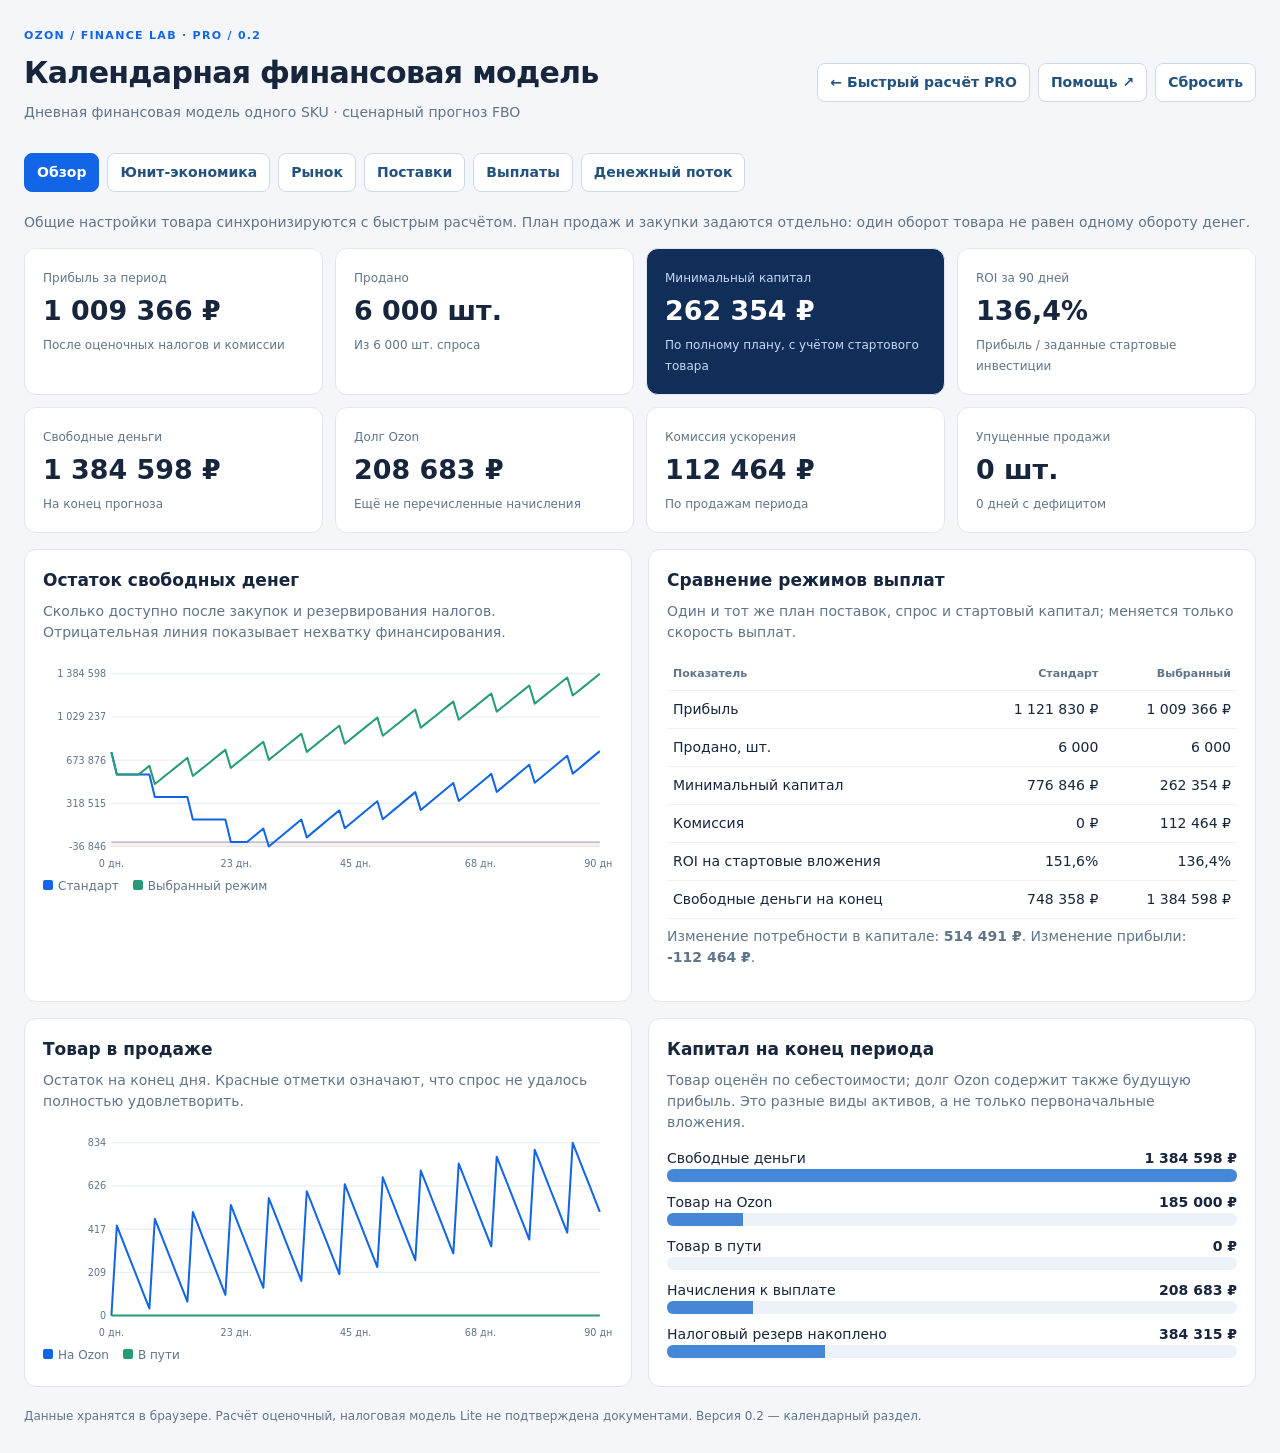
==== advanced.html @ 3f5601bc "PRO v0.2: integrate quick and daily modes" ====
<!doctype html><html lang="ru"><head><meta charset="utf-8"><meta name="viewport" content="width=device-width,initial-scale=1"><meta name="robots" content="noindex,nofollow"><title>OZON Finance Lab PRO</title><link rel="stylesheet" href="style.css"></head><body><main><header><div><div class="eyebrow">OZON / FINANCE LAB · PRO / 0.2</div><h1>Календарная финансовая модель</h1><p>Дневная финансовая модель одного SKU · сценарный прогноз FBO</p></div><div class="actions"><a href="index.html">← Быстрый расчёт PRO</a><a href="help.html">Помощь ↗</a><button id="reset">Сбросить</button></div></header><nav id="nav"><button data-tab="overview" class="active">Обзор</button><button data-tab="unit">Юнит-экономика</button><button data-tab="market">Рынок</button><button data-tab="supply">Поставки</button><button data-tab="payout">Выплаты</button><button data-tab="cash">Денежный поток</button></nav><p>Общие настройки товара синхронизируются с быстрым расчётом. План продаж и закупки задаются отдельно: один оборот товара не равен одному обороту денег.</p><div id="transferNotice" aria-live="polite"></div><div id="errors" role="alert"></div><section id="overview" class="tab active"><div id="warnings"></div><div id="kpis" class="kpis"></div><div class="grid"><article><h2>Остаток свободных денег</h2><p>Сколько доступно после закупок и резервирования налогов. Отрицательная линия показывает нехватку финансирования.</p><div id="overviewCash"></div></article><article><h2>Сравнение режимов выплат</h2><p>Один и тот же план поставок, спрос и стартовый капитал; меняется только скорость выплат.</p><div id="comparison"></div></article><article><h2>Товар в продаже</h2><p>Остаток на конец дня. Красные отметки означают, что спрос не удалось полностью удовлетворить.</p><div id="overviewStock"></div></article><article><h2>Капитал на конец периода</h2><p>Товар оценён по себестоимости; долг Ozon содержит также будущую прибыль. Это разные виды активов, а не только первоначальные вложения.</p><div id="structure"></div></article></div></section><section id="unit" class="tab"><article><h2>Параметры юнит-экономики</h2><p>Настрой расходы на одну продажу. Механизм соинвеста перенесён из Lite как сценарное допущение.</p><div id="unitFields" class="fields"></div></article><article><h2>Расчёт одной продажи</h2><div id="unitTable"></div></article></section><section id="market" class="tab"><article><h2>Спрос и доступное финансирование</h2><p>Рыночный спрос задаёт потолок продаж, а не гарантирует их. Реальные продажи ограничены запасом.</p><div id="marketFields" class="fields"></div><div id="marketInfo"></div></article></section><section id="supply" class="tab"><article><h2>Календарь закупок и приёмки</h2><p>Закупка означает оплату партии; приёмка означает день, когда товар доступен покупателям. Можно независимо сдвигать даты и менять количество любой партии. Партия, оплаченная до конца прогноза, может прибыть позднее.</p><div class="fields" id="planFields"></div><div class="actions"><button id="generate">Сформировать регулярный план</button><button id="add">Добавить партию</button></div><div class="scroll"><table><thead><tr><th>Партия</th><th>День оплаты</th><th>День приёмки</th><th>Количество, шт.</th><th>Стоимость</th><th></th></tr></thead><tbody id="orderRows"></tbody></table></div><p>День 1 — первый день моделирования. При ограниченном финансировании неоплаченные партии пропускаются.</p></article><article><h2>Поставки и продажи</h2><div id="stockChart"></div><div id="supplyInfo"></div></article></section><section id="payout" class="tab"><article><h2>График выплат Ozon</h2><p>Настройки условные, не актуальный тариф Ozon. Введи условия своего кабинета. Ускоренная доля начисления не выплачивается повторно.</p><div id="payoutFields" class="fields"></div></article><article><h2>Эффект раннего вывода</h2><div id="payoutCompare"></div><p>Стоимость услуги вычитается из ускоренной суммы. Налоговая экономия применяется только при включённом допущении о признании комиссии в расходах.</p><div id="feeChart"></div></article></section><section id="cash" class="tab"><article><h2>Денежный поток по дням</h2><p>Сравни остаток свободных средств со стандартными выплатами и с выбранной стратегией ускорения.</p><div id="cashChart"></div><div id="cashInfo"></div></article><article><h2>Ежедневный реестр</h2><p>Поступления показаны за вычетом комиссии ускорения, но до налогового резерва. Прибыль начисляется при продаже.</p><div class="actions"><button id="csv">Скачать CSV</button><button id="json">Экспорт настроек</button><label class="import">Импорт JSON <input type="file" id="import" accept=".json"></label></div><div class="scroll tall"><table><thead><tr><th>День</th><th>Спрос</th><th>Продано</th><th>Остаток</th><th>В пути</th><th>Оплата закупок</th><th>Выплаты</th><th>Резерв налогов</th><th>Свободные деньги</th><th>Долг Ozon</th><th>Накопл. прибыль</th></tr></thead><tbody id="daily"></tbody></table></div></article></section><footer>Данные хранятся в браузере. Расчёт оценочный, налоговая модель Lite не подтверждена документами. Версия 0.2 — календарный раздел.</footer></main><script src="settings.js"></script><script src="engine.js"></script><script src="app.js"></script><script src="advanced-bridge.js"></script></body></html>
---- style.css ----
:root{--ink:#17263d;--muted:#60748a;--blue:#1265e6;--bg:#f4f6fa;--line:#e1e7f0;--green:#06764c;--red:#b52f42}*{box-sizing:border-box}body{margin:0;background:var(--bg);color:var(--ink);font:14px/1.5 system-ui,sans-serif}main{max-width:1320px;margin:auto;padding:28px 24px}header{display:flex;justify-content:space-between;align-items:center;gap:12px}h1{font-size:30px;margin:5px 0;letter-spacing:-.7px}h2{font-size:17px;margin:0 0 7px}h3{font-size:15px}p{color:var(--muted);margin:7px 0 15px}.eyebrow{font-size:11px;letter-spacing:1.3px;font-weight:800;color:var(--blue)}nav,.actions{display:flex;gap:8px;flex-wrap:wrap;align-items:center}nav{margin:15px 0 20px}button,a,.import{font:inherit}button,.actions a,.import{background:#fff;border:1px solid #ccd9ed;color:#24527e;border-radius:8px;padding:8px 12px;cursor:pointer;text-decoration:none;font-weight:600}button:hover,.actions a:hover{background:#edf4ff}nav .active{background:var(--blue);color:white;border-color:var(--blue)}.tab{display:none}.tab.active{display:block}.grid{display:grid;grid-template-columns:repeat(2,minmax(0,1fr));gap:16px}.kpis{display:grid;grid-template-columns:repeat(4,minmax(0,1fr));gap:12px;margin-bottom:16px}article,.kpi{background:white;border:1px solid var(--line);border-radius:12px;padding:18px;margin-bottom:16px;min-width:0}.grid article{margin:0}.kpi{margin:0}.kpi b{display:block;font-size:clamp(18px,2.1vw,28px);line-height:1.2;margin:7px 0;font-variant-numeric:tabular-nums;overflow-wrap:anywhere}.kpi small,small{color:var(--muted);font-size:12px}.kpi.primary{background:#102e58;color:white}.kpi.primary small{color:#c6d9f6}.positive{color:var(--green)}.negative{color:var(--red)}.fields{display:grid;grid-template-columns:repeat(3,minmax(0,1fr));gap:14px}.field{display:block;font-size:13px;font-weight:650}.field small{display:block;font-weight:400;margin:4px 0}input[type=number],select{width:100%;padding:9px;border:1px solid #d5deeb;border-radius:7px;color:var(--ink);font:inherit;margin:5px 0}input[type=checkbox]{accent-color:var(--blue);margin:10px 0}input:focus,button:focus-visible,select:focus{outline:2px solid #70a9ff;outline-offset:2px}table{width:100%;border-collapse:collapse;font-variant-numeric:tabular-nums}th,td{text-align:right;border-bottom:1px solid #edf0f5;padding:8px 6px;white-space:nowrap}th{font-size:11px;color:var(--muted)}td:first-child,th:first-child{text-align:left}td input{min-width:75px}tr.total{font-weight:750;background:#f0f5fc}.scroll{overflow:auto}.tall{max-height:450px}.tall th{position:sticky;top:0;background:#fff}.warning,#errors:not(:empty){border:1px solid #f1d1b3;background:#fff8ee;color:#8a491a;border-radius:8px;padding:10px;margin-bottom:12px}.plot{display:block;width:100%;height:auto}.plot text{fill:var(--muted);font-size:11px}.legend{display:flex;gap:14px;flex-wrap:wrap;color:var(--muted);font-size:12px}.dot{display:inline-block;width:10px;height:10px;border-radius:2px;margin-right:5px}.bar{height:13px;background:#edf2f8;border-radius:6px;overflow:hidden}.bar i{display:block;height:100%;background:#4686d6}.statrow{margin:10px 0}.statrow span{float:right;font-weight:700}.import input{display:none}footer{margin-top:20px;color:var(--muted);font-size:12px}a{color:var(--blue)}@media(max-width:850px){.kpis{grid-template-columns:repeat(2,minmax(0,1fr))}.fields{grid-template-columns:repeat(2,minmax(0,1fr))}.grid{grid-template-columns:1fr}}@media(max-width:520px){main{padding:14px}header{display:block}.fields{grid-template-columns:1fr}.kpi{padding:12px}h1{font-size:25px}}
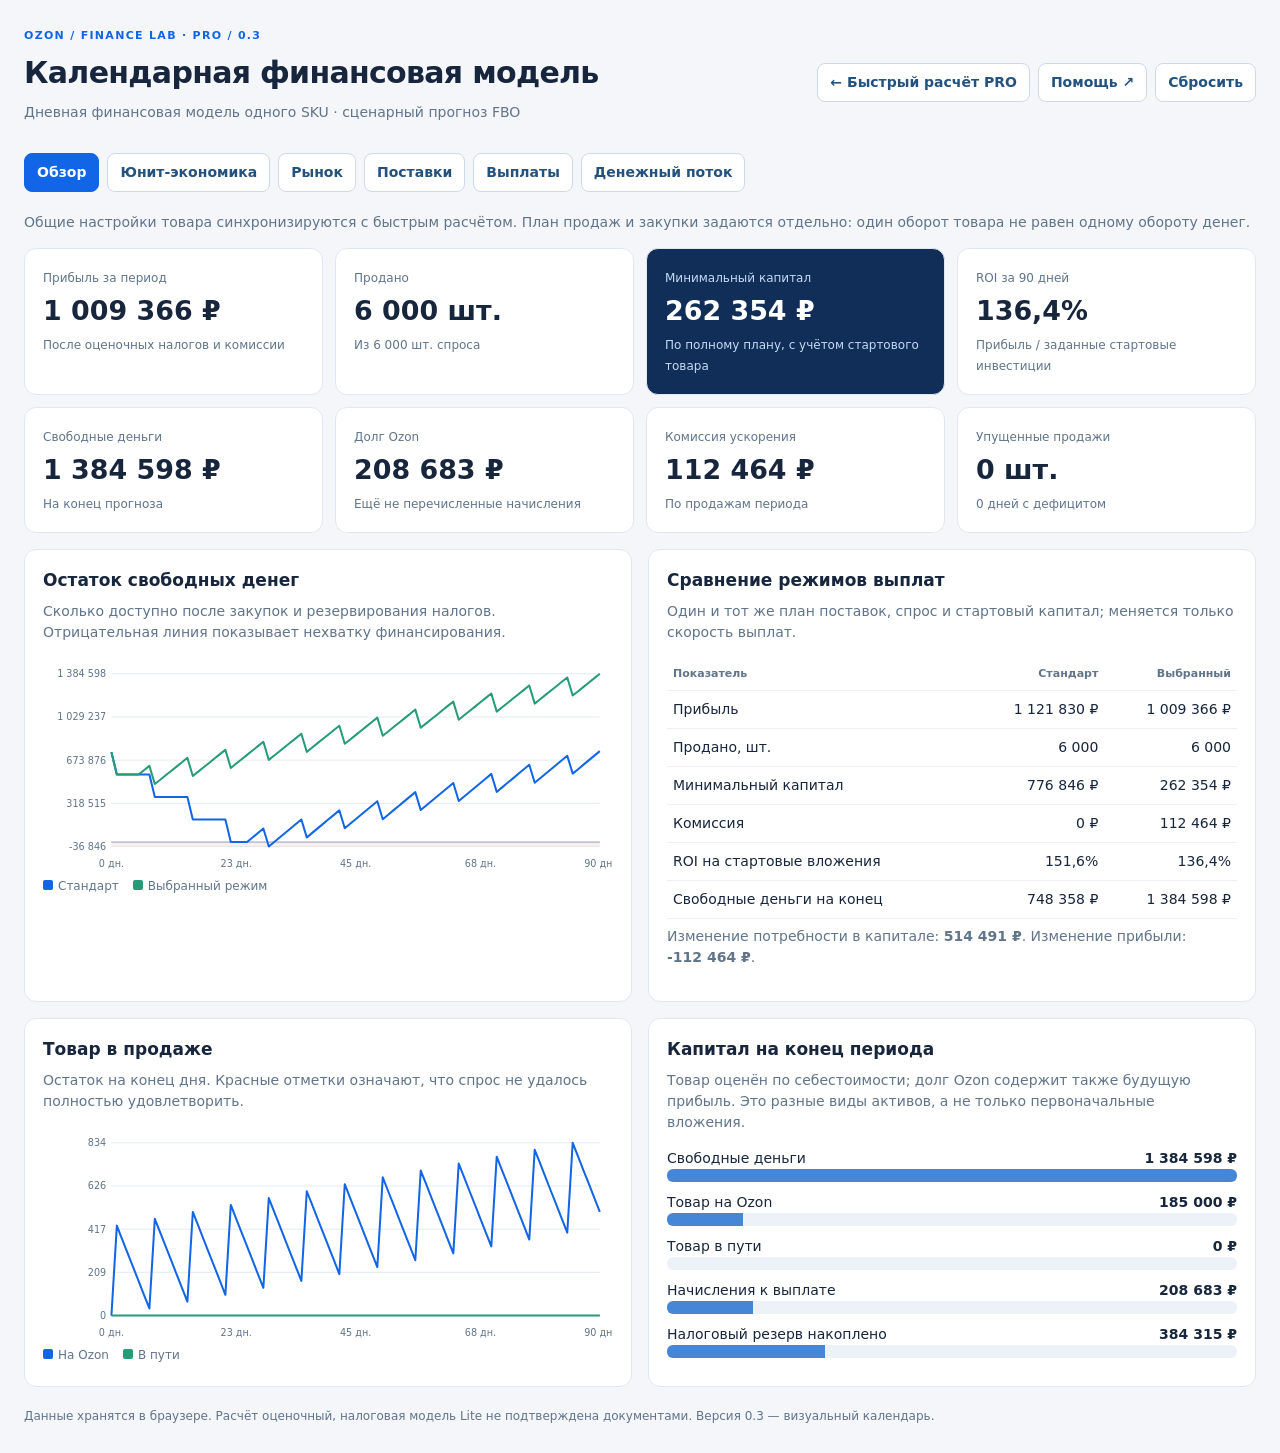
==== commit 05d6bbfd: "Integrate interactive planner into calendar PRO v0.3" ====
--- a/advanced.html
+++ b/advanced.html
@@ -1 +1,13 @@
-<!doctype html><html lang="ru"><head><meta charset="utf-8"><meta name="viewport" content="width=device-width,initial-scale=1"><meta name="robots" content="noindex,nofollow"><title>OZON Finance Lab PRO</title><link rel="stylesheet" href="style.css"></head><body><main><header><div><div class="eyebrow">OZON / FINANCE LAB · PRO / 0.2</div><h1>Календарная финансовая модель</h1><p>Дневная финансовая модель одного SKU · сценарный прогноз FBO</p></div><div class="actions"><a href="index.html">← Быстрый расчёт PRO</a><a href="help.html">Помощь ↗</a><button id="reset">Сбросить</button></div></header><nav id="nav"><button data-tab="overview" class="active">Обзор</button><button data-tab="unit">Юнит-экономика</button><button data-tab="market">Рынок</button><button data-tab="supply">Поставки</button><button data-tab="payout">Выплаты</button><button data-tab="cash">Денежный поток</button></nav><p>Общие настройки товара синхронизируются с быстрым расчётом. План продаж и закупки задаются отдельно: один оборот товара не равен одному обороту денег.</p><div id="transferNotice" aria-live="polite"></div><div id="errors" role="alert"></div><section id="overview" class="tab active"><div id="warnings"></div><div id="kpis" class="kpis"></div><div class="grid"><article><h2>Остаток свободных денег</h2><p>Сколько доступно после закупок и резервирования налогов. Отрицательная линия показывает нехватку финансирования.</p><div id="overviewCash"></div></article><article><h2>Сравнение режимов выплат</h2><p>Один и тот же план поставок, спрос и стартовый капитал; меняется только скорость выплат.</p><div id="comparison"></div></article><article><h2>Товар в продаже</h2><p>Остаток на конец дня. Красные отметки означают, что спрос не удалось полностью удовлетворить.</p><div id="overviewStock"></div></article><article><h2>Капитал на конец периода</h2><p>Товар оценён по себестоимости; долг Ozon содержит также будущую прибыль. Это разные виды активов, а не только первоначальные вложения.</p><div id="structure"></div></article></div></section><section id="unit" class="tab"><article><h2>Параметры юнит-экономики</h2><p>Настрой расходы на одну продажу. Механизм соинвеста перенесён из Lite как сценарное допущение.</p><div id="unitFields" class="fields"></div></article><article><h2>Расчёт одной продажи</h2><div id="unitTable"></div></article></section><section id="market" class="tab"><article><h2>Спрос и доступное финансирование</h2><p>Рыночный спрос задаёт потолок продаж, а не гарантирует их. Реальные продажи ограничены запасом.</p><div id="marketFields" class="fields"></div><div id="marketInfo"></div></article></section><section id="supply" class="tab"><article><h2>Календарь закупок и приёмки</h2><p>Закупка означает оплату партии; приёмка означает день, когда товар доступен покупателям. Можно независимо сдвигать даты и менять количество любой партии. Партия, оплаченная до конца прогноза, может прибыть позднее.</p><div class="fields" id="planFields"></div><div class="actions"><button id="generate">Сформировать регулярный план</button><button id="add">Добавить партию</button></div><div class="scroll"><table><thead><tr><th>Партия</th><th>День оплаты</th><th>День приёмки</th><th>Количество, шт.</th><th>Стоимость</th><th></th></tr></thead><tbody id="orderRows"></tbody></table></div><p>День 1 — первый день моделирования. При ограниченном финансировании неоплаченные партии пропускаются.</p></article><article><h2>Поставки и продажи</h2><div id="stockChart"></div><div id="supplyInfo"></div></article></section><section id="payout" class="tab"><article><h2>График выплат Ozon</h2><p>Настройки условные, не актуальный тариф Ozon. Введи условия своего кабинета. Ускоренная доля начисления не выплачивается повторно.</p><div id="payoutFields" class="fields"></div></article><article><h2>Эффект раннего вывода</h2><div id="payoutCompare"></div><p>Стоимость услуги вычитается из ускоренной суммы. Налоговая экономия применяется только при включённом допущении о признании комиссии в расходах.</p><div id="feeChart"></div></article></section><section id="cash" class="tab"><article><h2>Денежный поток по дням</h2><p>Сравни остаток свободных средств со стандартными выплатами и с выбранной стратегией ускорения.</p><div id="cashChart"></div><div id="cashInfo"></div></article><article><h2>Ежедневный реестр</h2><p>Поступления показаны за вычетом комиссии ускорения, но до налогового резерва. Прибыль начисляется при продаже.</p><div class="actions"><button id="csv">Скачать CSV</button><button id="json">Экспорт настроек</button><label class="import">Импорт JSON <input type="file" id="import" accept=".json"></label></div><div class="scroll tall"><table><thead><tr><th>День</th><th>Спрос</th><th>Продано</th><th>Остаток</th><th>В пути</th><th>Оплата закупок</th><th>Выплаты</th><th>Резерв налогов</th><th>Свободные деньги</th><th>Долг Ozon</th><th>Накопл. прибыль</th></tr></thead><tbody id="daily"></tbody></table></div></article></section><footer>Данные хранятся в браузере. Расчёт оценочный, налоговая модель Lite не подтверждена документами. Версия 0.2 — календарный раздел.</footer></main><script src="settings.js"></script><script src="engine.js"></script><script src="app.js"></script><script src="advanced-bridge.js"></script></body></html>
+<!doctype html><html lang="ru"><head><meta charset="utf-8"><meta name="viewport" content="width=device-width,initial-scale=1"><meta name="robots" content="noindex,nofollow"><title>OZON Finance Lab PRO</title><link rel="stylesheet" href="style.css"><link rel="stylesheet" href="planner.css"></head><body><main><header><div><div class="eyebrow">OZON / FINANCE LAB · PRO / 0.3</div><h1>Календарная финансовая модель</h1><p>Дневная финансовая модель одного SKU · сценарный прогноз FBO</p></div><div class="actions"><a href="index.html">← Быстрый расчёт PRO</a><a href="help.html">Помощь ↗</a><button id="reset">Сбросить</button></div></header><nav id="nav"><button data-tab="overview" class="active">Обзор</button><button data-tab="unit">Юнит-экономика</button><button data-tab="market">Рынок</button><button data-tab="supply">Поставки</button><button data-tab="payout">Выплаты</button><button data-tab="cash">Денежный поток</button></nav><p>Общие настройки товара синхронизируются с быстрым расчётом. План продаж и закупки задаются отдельно: один оборот товара не равен одному обороту денег.</p><div id="transferNotice" aria-live="polite"></div><div id="errors" role="alert"></div><section id="overview" class="tab active"><div id="warnings"></div><div id="kpis" class="kpis"></div><div class="grid"><article><h2>Остаток свободных денег</h2><p>Сколько доступно после закупок и резервирования налогов. Отрицательная линия показывает нехватку финансирования.</p><div id="overviewCash"></div></article><article><h2>Сравнение режимов выплат</h2><p>Один и тот же план поставок, спрос и стартовый капитал; меняется только скорость выплат.</p><div id="comparison"></div></article><article><h2>Товар в продаже</h2><p>Остаток на конец дня. Красные отметки означают, что спрос не удалось полностью удовлетворить.</p><div id="overviewStock"></div></article><article><h2>Капитал на конец периода</h2><p>Товар оценён по себестоимости; долг Ozon содержит также будущую прибыль. Это разные виды активов, а не только первоначальные вложения.</p><div id="structure"></div></article></div></section><section id="unit" class="tab"><article><h2>Параметры юнит-экономики</h2><p>Настрой расходы на одну продажу. Механизм соинвеста перенесён из Lite как сценарное допущение.</p><div id="unitFields" class="fields"></div></article><article><h2>Расчёт одной продажи</h2><div id="unitTable"></div></article></section><section id="market" class="tab"><article><h2>Спрос и доступное финансирование</h2><p>Рыночный спрос задаёт потолок продаж, а не гарантирует их. Реальные продажи ограничены запасом.</p><div id="marketFields" class="fields"></div><div id="marketInfo"></div></article></section><section id="supply" class="tab"><article><h2>Календарь закупок и приёмки</h2><p>Закупка означает оплату партии; приёмка означает день, когда товар доступен покупателям. Можно независимо сдвигать даты и менять количество любой партии. Партия, оплаченная до конца прогноза, может прибыть позднее.</p><div class="fields" id="planFields"></div><div class="actions"><button id="generate">Сформировать регулярный план</button><button id="add">Добавить партию</button></div><div id="planner" class="planner">
+<div class="p-header"><h3>Визуальный планировщик</h3><div class="p-controls"><button id="pUndo">↶ Отменить</button><button id="pRedo">↷ Повторить</button><button id="pBaseline">Зафиксировать план</button></div></div>
+<p>Перетаскивай партии мышью. Синяя полоса — время от оплаты до доступности товара, зелёная точка — приёмка. Зафиксируй исходный план, чтобы сравнить результат после изменений.</p>
+<div class="p-toolbar"><label>Масштаб<select id="pZoom"><option value="30">30 дней</option><option value="90">90 дней</option><option value="180">180 дней</option><option value="365">365 дней</option></select></label><button id="pPrev" aria-label="Предыдущий период">←</button><button id="pNext" aria-label="Следующий период">→</button><label>Страховой запас, дней<input id="pSafety" type="number" min="0" max="90" step="1" value="3"></label></div>
+<div class="p-range"><small id="pRangeLabel"></small><input type="range" id="pStart" min="1" max="1" value="1" aria-label="Начальный день шкалы"><small>Передвинь шкалу, чтобы посмотреть другой период.</small></div>
+<div id="pStatus" class="p-status" aria-live="polite"></div><div id="pMetrics" class="p-kpis"></div>
+<h3>01. Диаграмма Ганта</h3><p>Потяни середину полосы, чтобы перенести всю поставку. Левый квадрат меняет день оплаты, правый круг — день приёмки. Стрелки на клавиатуре также перемещают выбранную границу. Двойной щелчок по строке открывает её для точного редактирования.</p>
+<div class="p-plot gantt"><svg id="pGantt" role="group" aria-label="Редактируемые даты партий"></svg></div>
+<div class="p-legend"><span><i style="background:#387bd8"></i>Оплата → приёмка</span><span><i style="background:#24966c"></i>Приёмка</span><span><i style="background:#d6a34a"></i>За пределами прогноза</span><span>┆ Исходные приёмки</span></div>
+<h3>02. Объём поставок</h3><p>Потяни верхнюю границу столбца вверх или вниз — изменится количество товара в партии. На клавиатуре используй стрелки вверх и вниз (шаг 25 шт.).</p><div class="p-plot"><svg id="pVolume" role="group" aria-label="Редактируемый объём партий"></svg></div>
+<div class="p-section"><h3>03. Нелинейный план поставок</h3><p>Контрольные точки задают объём поступлений за каждые семь дней от начала видимого периода. Измени их мышью или цифрами. Новый календарь создаётся только после нажатия «Применить кривую»: одна партия на непустую неделю, с текущим сроком от оплаты до приёмки; остальные периоды не меняются.</p><div class="p-controls"><button id="pCurveReset">Взять текущий календарь</button><button id="pCurveApply">Применить кривую</button><label class="p-inline"><input type="checkbox" id="pLock"> Сохранить общий объём</label></div><div class="p-plot"><svg id="pCurve" role="group" aria-label="Недельный план поставок"></svg></div><div id="pCurveInfo" class="p-note"></div><details><summary>Точный ввод недельных объёмов</summary><div id="pCurveFields" class="p-curve-grid"></div></details></div>
+<div class="p-section"><h3>04. Товар, выплаты и деньги на одной шкале</h3><p>Красные участки на графике остатков — потерянные продажи. Линия резерва показывает желаемый запас, но не создаёт дополнительный товар автоматически. Наведи курсор на дату, чтобы увидеть цифры по этому дню.</p><div class="p-plot"><svg id="pDaily" role="img" aria-label="Динамика запасов, выплат и денег"></svg></div><div id="pDayDetail" class="p-detail"></div></div>
+<div class="p-section"><h3>Варианты календаря</h3><p>Сохраняются только партии, не цена, налоги и режим выплат. Варианты доступны в этом браузере.</p><div class="p-toolbar"><label>Название<input id="pName" type="text" maxlength="60" placeholder="Например, задержка на 5 дней"></label><button id="pSave">Сохранить</button><label>Сохранённые варианты<select id="pVariants"><option value="">Нет вариантов</option></select></label><button id="pLoad">Загрузить</button><button id="pDelete">Удалить вариант</button></div></div></div><details id="pExact"><summary>Точный ввод партий (таблица)</summary><div class="scroll"><table><thead><tr><th>Партия</th><th>День оплаты</th><th>День приёмки</th><th>Количество, шт.</th><th>Стоимость</th><th></th></tr></thead><tbody id="orderRows"></tbody></table></div></details><p>День 1 — первый день моделирования. При ограниченном финансировании неоплаченные партии пропускаются.</p></article><article><h2>Поставки и продажи</h2><div id="stockChart"></div><div id="supplyInfo"></div></article></section><section id="payout" class="tab"><article><h2>График выплат Ozon</h2><p>Настройки условные, не актуальный тариф Ozon. Введи условия своего кабинета. Ускоренная доля начисления не выплачивается повторно.</p><div id="payoutFields" class="fields"></div></article><article><h2>Эффект раннего вывода</h2><div id="payoutCompare"></div><p>Стоимость услуги вычитается из ускоренной суммы. Налоговая экономия применяется только при включённом допущении о признании комиссии в расходах.</p><div id="feeChart"></div></article></section><section id="cash" class="tab"><article><h2>Денежный поток по дням</h2><p>Сравни остаток свободных средств со стандартными выплатами и с выбранной стратегией ускорения.</p><div id="cashChart"></div><div id="cashInfo"></div></article><article><h2>Ежедневный реестр</h2><p>Поступления показаны за вычетом комиссии ускорения, но до налогового резерва. Прибыль начисляется при продаже.</p><div class="actions"><button id="csv">Скачать CSV</button><button id="json">Экспорт настроек</button><label class="import">Импорт JSON <input type="file" id="import" accept=".json"></label></div><div class="scroll tall"><table><thead><tr><th>День</th><th>Спрос</th><th>Продано</th><th>Остаток</th><th>В пути</th><th>Оплата закупок</th><th>Выплаты</th><th>Резерв налогов</th><th>Свободные деньги</th><th>Долг Ozon</th><th>Накопл. прибыль</th></tr></thead><tbody id="daily"></tbody></table></div></article></section><footer>Данные хранятся в браузере. Расчёт оценочный, налоговая модель Lite не подтверждена документами. Версия 0.3 — визуальный календарь.</footer></main><script src="settings.js"></script><script src="engine.js"></script><script src="app.js"></script><script src="advanced-bridge.js"></script><script src="planner.js"></script></body></html>
--- a/planner.css
+++ b/planner.css
@@ -0,0 +1,3 @@
+
+/* PRO visual supply planner */
+.planner{margin:18px 0}.planner h3{margin:18px 0 5px}.planner .p-toolbar{display:flex;flex-wrap:wrap;gap:8px;align-items:end;margin:10px 0}.planner .p-toolbar label{font-size:12px;flex:0 1 155px;color:var(--muted)}.planner .p-toolbar label input,.planner .p-toolbar label select{margin:3px 0 0}.planner .p-toolbar button{min-height:36px}.planner .p-kpis{display:grid;grid-template-columns:repeat(4,minmax(0,1fr));gap:8px;margin:12px 0}.planner .p-kpi{padding:10px;border:1px solid var(--line);border-radius:8px;min-width:0}.planner .p-kpi small{display:block}.planner .p-kpi b{display:block;font-size:19px;margin:4px 0;overflow-wrap:anywhere}.planner .p-plot{overflow:auto;border:1px solid var(--line);border-radius:8px;background:#fff}.planner svg{display:block;width:100%;min-width:740px;user-select:none;touch-action:pan-y}.planner svg text{font:11px system-ui,sans-serif;fill:var(--muted)}.planner svg .p-label{font-weight:650;fill:var(--ink)}.planner svg [data-kind]{touch-action:none}.planner svg [data-kind=shift]{cursor:grab}.planner svg [data-kind=order],.planner svg [data-kind=arrival]{cursor:ew-resize}.planner svg [data-kind=qty],.planner svg [data-kind=curve]{cursor:ns-resize}.planner svg [data-kind]:focus{outline:none;stroke:#075ee0;stroke-width:3}.planner .p-legend{display:flex;flex-wrap:wrap;gap:12px;margin:8px 0;font-size:11px;color:var(--muted)}.planner .p-legend i{display:inline-block;width:10px;height:10px;border-radius:2px;margin-right:4px}.planner .p-note{padding:9px 12px;border-radius:7px;background:#edf4ff;color:#355779;font-size:12px;margin:8px 0}.planner .p-status{min-height:20px;color:var(--muted);font-size:12px}.planner .p-inline{display:flex;align-items:center;gap:7px;font-size:13px}.planner button:disabled{opacity:.45;cursor:default}.planner .p-detail{margin:12px 0;font-size:13px;font-variant-numeric:tabular-nums}.planner .p-detail strong{margin-right:12px}.planner .p-plot.gantt{max-height:520px;overflow:auto}.planner .p-curve-grid{display:grid;grid-template-columns:repeat(auto-fit,minmax(105px,1fr));gap:6px;margin:8px 0}.planner .p-curve-grid label{font-size:11px;color:var(--muted)}.planner .p-curve-grid input{margin:3px 0}.planner .p-controls{display:flex;flex-wrap:wrap;gap:8px;margin:8px 0}.planner details{margin:12px 0}.planner summary{cursor:pointer;font-weight:650}.planner .p-section{border-top:1px solid var(--line);padding-top:8px;margin-top:18px}.planner .p-range{display:flex;align-items:center;gap:8px;flex-wrap:wrap}.planner input[type=range]{accent-color:var(--blue);min-width:130px;flex:1}.planner input[type=text]{width:100%;padding:8px;border:1px solid #d5deeb;border-radius:7px;font:inherit}.planner .p-header{display:flex;align-items:center;justify-content:space-between;gap:10px;flex-wrap:wrap}@media(max-width:750px){.planner .p-kpis{grid-template-columns:repeat(2,minmax(0,1fr))}}
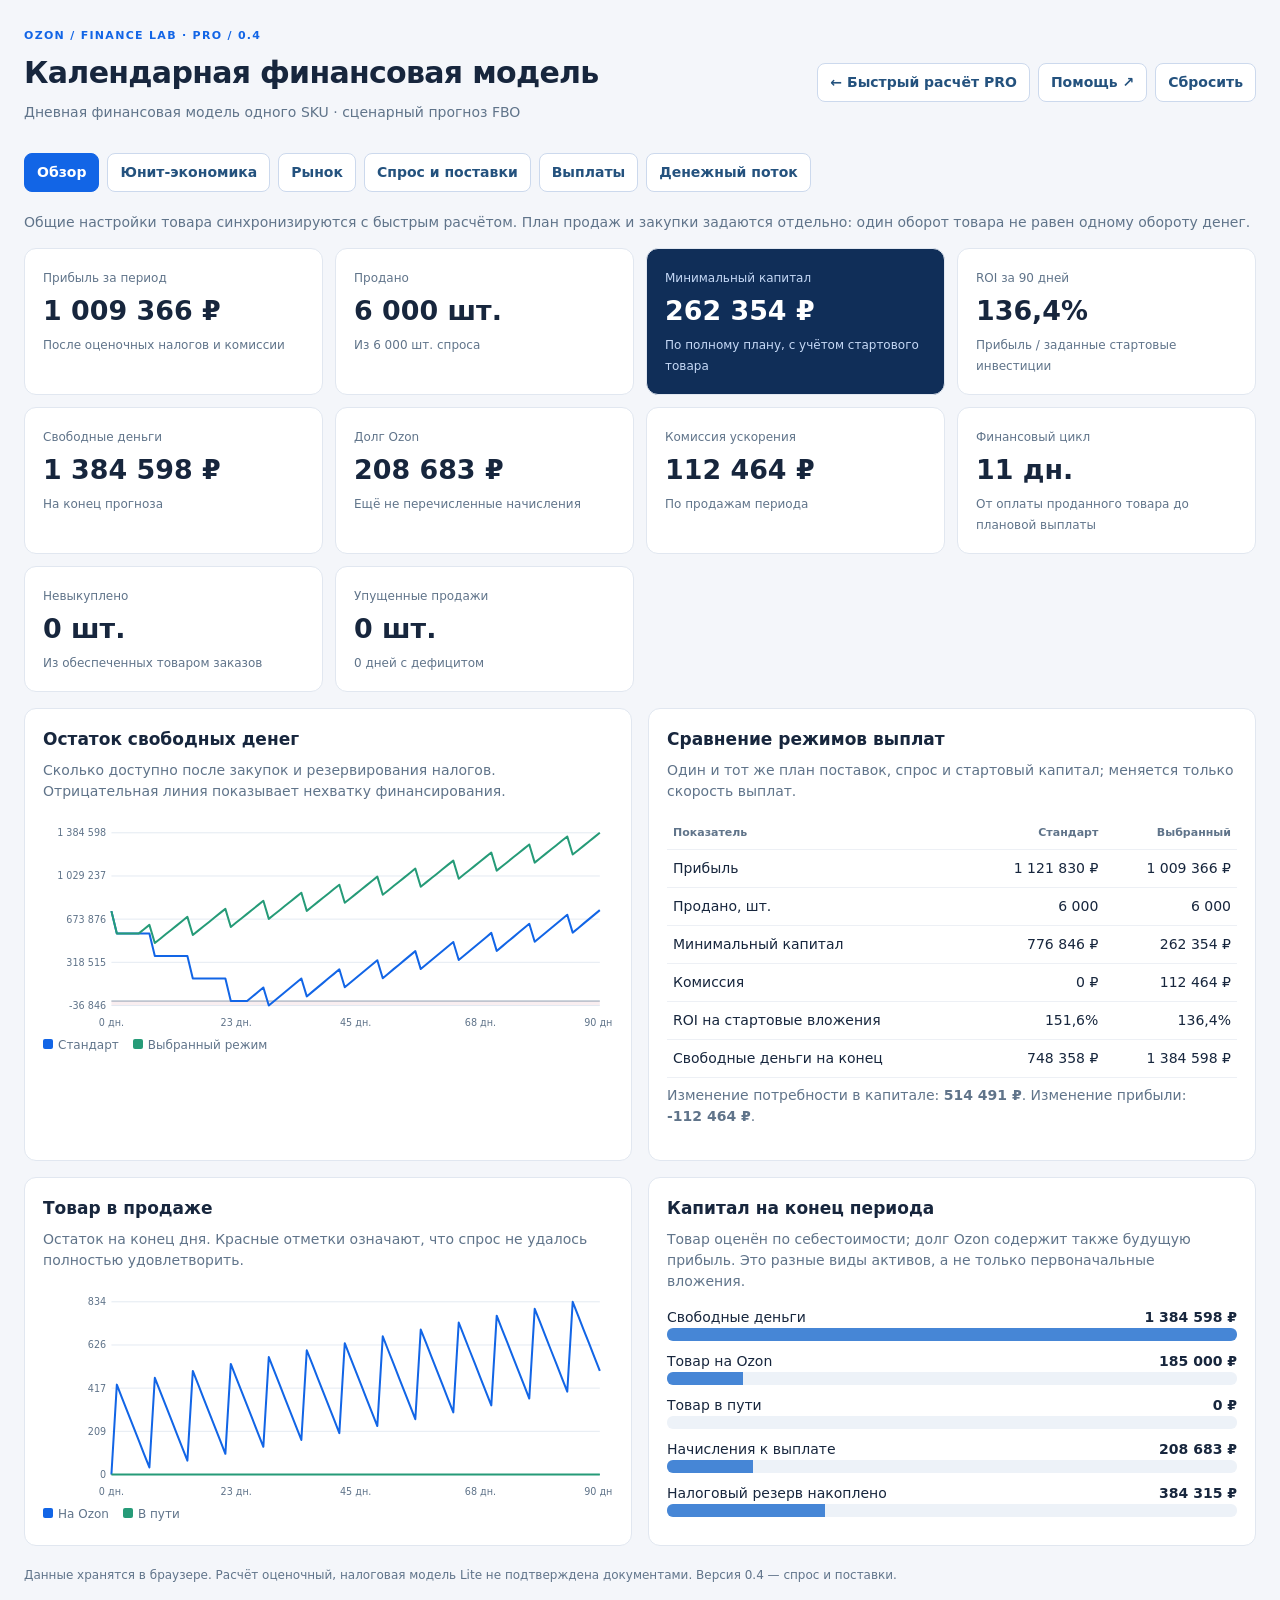
==== commit 2d19cb24: "PRO v0.4: connect demand editor to supply timeline and financial charts" ====
--- a/advanced.html
+++ b/advanced.html
@@ -1,13 +1,28 @@
-<!doctype html><html lang="ru"><head><meta charset="utf-8"><meta name="viewport" content="width=device-width,initial-scale=1"><meta name="robots" content="noindex,nofollow"><title>OZON Finance Lab PRO</title><link rel="stylesheet" href="style.css"><link rel="stylesheet" href="planner.css"></head><body><main><header><div><div class="eyebrow">OZON / FINANCE LAB · PRO / 0.3</div><h1>Календарная финансовая модель</h1><p>Дневная финансовая модель одного SKU · сценарный прогноз FBO</p></div><div class="actions"><a href="index.html">← Быстрый расчёт PRO</a><a href="help.html">Помощь ↗</a><button id="reset">Сбросить</button></div></header><nav id="nav"><button data-tab="overview" class="active">Обзор</button><button data-tab="unit">Юнит-экономика</button><button data-tab="market">Рынок</button><button data-tab="supply">Поставки</button><button data-tab="payout">Выплаты</button><button data-tab="cash">Денежный поток</button></nav><p>Общие настройки товара синхронизируются с быстрым расчётом. План продаж и закупки задаются отдельно: один оборот товара не равен одному обороту денег.</p><div id="transferNotice" aria-live="polite"></div><div id="errors" role="alert"></div><section id="overview" class="tab active"><div id="warnings"></div><div id="kpis" class="kpis"></div><div class="grid"><article><h2>Остаток свободных денег</h2><p>Сколько доступно после закупок и резервирования налогов. Отрицательная линия показывает нехватку финансирования.</p><div id="overviewCash"></div></article><article><h2>Сравнение режимов выплат</h2><p>Один и тот же план поставок, спрос и стартовый капитал; меняется только скорость выплат.</p><div id="comparison"></div></article><article><h2>Товар в продаже</h2><p>Остаток на конец дня. Красные отметки означают, что спрос не удалось полностью удовлетворить.</p><div id="overviewStock"></div></article><article><h2>Капитал на конец периода</h2><p>Товар оценён по себестоимости; долг Ozon содержит также будущую прибыль. Это разные виды активов, а не только первоначальные вложения.</p><div id="structure"></div></article></div></section><section id="unit" class="tab"><article><h2>Параметры юнит-экономики</h2><p>Настрой расходы на одну продажу. Механизм соинвеста перенесён из Lite как сценарное допущение.</p><div id="unitFields" class="fields"></div></article><article><h2>Расчёт одной продажи</h2><div id="unitTable"></div></article></section><section id="market" class="tab"><article><h2>Спрос и доступное финансирование</h2><p>Рыночный спрос задаёт потолок продаж, а не гарантирует их. Реальные продажи ограничены запасом.</p><div id="marketFields" class="fields"></div><div id="marketInfo"></div></article></section><section id="supply" class="tab"><article><h2>Календарь закупок и приёмки</h2><p>Закупка означает оплату партии; приёмка означает день, когда товар доступен покупателям. Можно независимо сдвигать даты и менять количество любой партии. Партия, оплаченная до конца прогноза, может прибыть позднее.</p><div class="fields" id="planFields"></div><div class="actions"><button id="generate">Сформировать регулярный план</button><button id="add">Добавить партию</button></div><div id="planner" class="planner">
+<!doctype html><html lang="ru"><head><meta charset="utf-8"><meta name="viewport" content="width=device-width,initial-scale=1"><meta name="robots" content="noindex,nofollow"><title>OZON Finance Lab PRO</title><link rel="stylesheet" href="style.css"><link rel="stylesheet" href="planner.css"></head><body><main><header><div><div class="eyebrow">OZON / FINANCE LAB · PRO / 0.4</div><h1>Календарная финансовая модель</h1><p>Дневная финансовая модель одного SKU · сценарный прогноз FBO</p></div><div class="actions"><a href="index.html">← Быстрый расчёт PRO</a><a href="help.html">Помощь ↗</a><button id="reset">Сбросить</button></div></header><nav id="nav"><button data-tab="overview" class="active">Обзор</button><button data-tab="unit">Юнит-экономика</button><button data-tab="market">Рынок</button><button data-tab="supply">Спрос и поставки</button><button data-tab="payout">Выплаты</button><button data-tab="cash">Денежный поток</button></nav><p>Общие настройки товара синхронизируются с быстрым расчётом. План продаж и закупки задаются отдельно: один оборот товара не равен одному обороту денег.</p><div id="transferNotice" aria-live="polite"></div><div id="errors" role="alert"></div><section id="overview" class="tab active"><div id="warnings"></div><div id="kpis" class="kpis"></div><div class="grid"><article><h2>Остаток свободных денег</h2><p>Сколько доступно после закупок и резервирования налогов. Отрицательная линия показывает нехватку финансирования.</p><div id="overviewCash"></div></article><article><h2>Сравнение режимов выплат</h2><p>Один и тот же план поставок, спрос и стартовый капитал; меняется только скорость выплат.</p><div id="comparison"></div></article><article><h2>Товар в продаже</h2><p>Остаток на конец дня. Красные отметки означают, что спрос не удалось полностью удовлетворить.</p><div id="overviewStock"></div></article><article><h2>Капитал на конец периода</h2><p>Товар оценён по себестоимости; долг Ozon содержит также будущую прибыль. Это разные виды активов, а не только первоначальные вложения.</p><div id="structure"></div></article></div></section><section id="unit" class="tab"><article><h2>Параметры юнит-экономики</h2><p>Настрой расходы на одну продажу. Механизм соинвеста перенесён из Lite как сценарное допущение.</p><div id="unitFields" class="fields"></div></article><article><h2>Расчёт одной продажи</h2><div id="unitTable"></div></article></section><section id="market" class="tab"><article><h2>Спрос и доступное финансирование</h2><p>Рыночный спрос задаёт потолок продаж, а не гарантирует их. Реальные продажи ограничены запасом.</p><div id="marketFields" class="fields"></div><div id="marketInfo"></div></article></section><section id="supply" class="tab"><article><h2>Календарь закупок и приёмки</h2><p>Закупка означает оплату партии; приёмка означает день, когда товар доступен покупателям. Можно независимо сдвигать даты и менять количество любой партии. Партия, оплаченная до конца прогноза, может прибыть позднее.</p><div class="fields" id="planFields"></div><div class="actions"><button id="generate">Сформировать регулярный план</button><button id="add">Добавить партию</button></div><div id="planner" class="planner">
 <div class="p-header"><h3>Визуальный планировщик</h3><div class="p-controls"><button id="pUndo">↶ Отменить</button><button id="pRedo">↷ Повторить</button><button id="pBaseline">Зафиксировать план</button></div></div>
 <p>Перетаскивай партии мышью. Синяя полоса — время от оплаты до доступности товара, зелёная точка — приёмка. Зафиксируй исходный план, чтобы сравнить результат после изменений.</p>
 <div class="p-toolbar"><label>Масштаб<select id="pZoom"><option value="30">30 дней</option><option value="90">90 дней</option><option value="180">180 дней</option><option value="365">365 дней</option></select></label><button id="pPrev" aria-label="Предыдущий период">←</button><button id="pNext" aria-label="Следующий период">→</button><label>Страховой запас, дней<input id="pSafety" type="number" min="0" max="90" step="1" value="3"></label></div>
 <div class="p-range"><small id="pRangeLabel"></small><input type="range" id="pStart" min="1" max="1" value="1" aria-label="Начальный день шкалы"><small>Передвинь шкалу, чтобы посмотреть другой период.</small></div>
 <div id="pStatus" class="p-status" aria-live="polite"></div><div id="pMetrics" class="p-kpis"></div>
-<h3>01. Диаграмма Ганта</h3><p>Потяни середину полосы, чтобы перенести всю поставку. Левый квадрат меняет день оплаты, правый круг — день приёмки. Стрелки на клавиатуре также перемещают выбранную границу. Двойной щелчок по строке открывает её для точного редактирования.</p>
+<div class="p-section" id="demandEditor">
+<div class="p-header"><h3>Дневной спрос: сколько товаров заказывают</h3><div class="p-controls"><button id="dUndo">↶ Отменить спрос</button><button id="dRedo">↷ Повторить</button><button id="dReset">Равномерно из рынка</button></div></div>
+<p>Перетаскивай синие точки вверх и вниз, чтобы изменить количество заказанных единиц в конкретный день. Зелёные столбцы — прогноз выкупленных товаров, жёлтые — невыкупы, красные — заказы, для которых не хватило товара. Пунктир показывает плановые приёмки. Все расчёты и шкала времени общие с календарём поставок.</p>
+<div class="p-toolbar"><label>Объём заказов за блок, шт.<input id="dTarget" type="number" min="0" max="300000000" step="1"></label><button id="dSetTarget">Задать объём</button><small id="dBlock"></small><label>Процент выкупа, %<input id="dBuyout" type="number" min="0" max="100" step="any" value="100"></label></div>
+<label class="p-inline"><input type="checkbox" id="dLock" checked> Фиксировать объём заказов внутри 30-дневного блока</label>
+<p>При включённой фиксации, если повысить спрос в один день, заказы перераспределятся между остальными днями этого блока. При выключенной — общий объём изменится. Процент выкупа применяется к заказам, обеспеченным товаром: невыкуп считается немедленно возвращённым в запас, без дополнительных расходов и задержки.</p>
+<div class="p-controls" id="dPresets"><button data-preset="flat">Равномерно</button><button data-preset="grow">Рост</button><button data-preset="weekend">Недельные пики</button><button data-preset="promo">Акционный пик</button><button data-preset="fall">Снижение</button></div>
+<p>Шаблоны изменяют форму спроса только в видимом периоде, сохраняя его объём. Недельные пики — условно на 6-й и 7-й день каждой недели от старта модели.</p>
+<div id="dMetrics" class="p-kpis"></div><small>Заказы, продажи, дефицит и невыкупы — за видимый период; прибыль и финансовый цикл — за весь горизонт. Цикл оценивается по дням оплаты проданных единиц и запланированного получения денег, включая выплаты после горизонта. Для уже оплаченного начального остатка условно берётся день 0.</small>
+<div class="p-plot"><svg id="dGraph" role="group" aria-label="Интерактивный график дневного спроса"></svg></div>
+<div class="p-legend"><span><i style="background:#387bd8"></i>Заказы</span><span><i style="background:#24966c"></i>Выкуплено</span><span><i style="background:#d6a34a"></i>Невыкуп</span><span><i style="background:#d25a60"></i>Дефицит</span></div>
+<div class="p-toolbar"><label>Выбранный день<input id="dDay" type="number" min="1" max="365" step="1" value="1"></label><label>Заказов в этот день, шт.<input id="dValue" type="number" min="0" max="10000000" step="1" value="0"></label></div><div id="dDetail" class="p-note"></div>
+<h3>Акционный период</h3><p>Например, со дня 14 по день 17 ожидается спрос в два раза выше. Если объём зафиксирован, дополнительные заказы будут перераспределены из других дней блока, иначе увеличится общий спрос.</p>
+<div class="p-toolbar"><label>С дня<input id="dPromoFrom" type="number" min="1" max="365" step="1" value="14"></label><label>По день включительно<input id="dPromoTo" type="number" min="1" max="365" step="1" value="17"></label><label>Множитель спроса<input id="dMultiplier" type="number" min="0" max="20" step=".1" value="2"></label><button id="dApplyPromo">Применить акцию</button></div>
+<h3>На сколько дней хватит товара</h3><p>Прогноз обеспеченности текущим остатком без новых поставок: вычитаем будущий дневной спрос в заказанных единицах (консервативно, без поправки на выкуп). Пустые кружки означают, что запаса хватает как минимум до конца горизонта. Пунктир — целевой страховой запас в днях.</p><div class="p-plot"><svg id="dCoverage" role="img" aria-label="Обеспеченность товарным запасом в днях"></svg></div>
+<h3>Сценарии спроса</h3><p>Хранят дневной спрос и процент выкупа отдельно от календаря поставок. Можно комбинировать с разными графиками поставок и выплат.</p><div class="p-toolbar"><label>Название<input id="dName" type="text" maxlength="60" placeholder="Например, акция + рост"></label><button id="dSave">Сохранить</button><label>Сохранённые варианты<select id="dVariants"><option value="">Выбери вариант</option></select></label><button id="dLoad">Загрузить</button><button id="dDelete">Удалить вариант</button></div><div id="dStatus" class="p-status" aria-live="polite"></div></div><h3>01. Диаграмма Ганта</h3><p>Потяни середину полосы, чтобы перенести всю поставку. Левый квадрат меняет день оплаты, правый круг — день приёмки. Стрелки на клавиатуре также перемещают выбранную границу. Двойной щелчок по строке открывает её для точного редактирования.</p>
 <div class="p-plot gantt"><svg id="pGantt" role="group" aria-label="Редактируемые даты партий"></svg></div>
 <div class="p-legend"><span><i style="background:#387bd8"></i>Оплата → приёмка</span><span><i style="background:#24966c"></i>Приёмка</span><span><i style="background:#d6a34a"></i>За пределами прогноза</span><span>┆ Исходные приёмки</span></div>
 <h3>02. Объём поставок</h3><p>Потяни верхнюю границу столбца вверх или вниз — изменится количество товара в партии. На клавиатуре используй стрелки вверх и вниз (шаг 25 шт.).</p><div class="p-plot"><svg id="pVolume" role="group" aria-label="Редактируемый объём партий"></svg></div>
 <div class="p-section"><h3>03. Нелинейный план поставок</h3><p>Контрольные точки задают объём поступлений за каждые семь дней от начала видимого периода. Измени их мышью или цифрами. Новый календарь создаётся только после нажатия «Применить кривую»: одна партия на непустую неделю, с текущим сроком от оплаты до приёмки; остальные периоды не меняются.</p><div class="p-controls"><button id="pCurveReset">Взять текущий календарь</button><button id="pCurveApply">Применить кривую</button><label class="p-inline"><input type="checkbox" id="pLock"> Сохранить общий объём</label></div><div class="p-plot"><svg id="pCurve" role="group" aria-label="Недельный план поставок"></svg></div><div id="pCurveInfo" class="p-note"></div><details><summary>Точный ввод недельных объёмов</summary><div id="pCurveFields" class="p-curve-grid"></div></details></div>
 <div class="p-section"><h3>04. Товар, выплаты и деньги на одной шкале</h3><p>Красные участки на графике остатков — потерянные продажи. Линия резерва показывает желаемый запас, но не создаёт дополнительный товар автоматически. Наведи курсор на дату, чтобы увидеть цифры по этому дню.</p><div class="p-plot"><svg id="pDaily" role="img" aria-label="Динамика запасов, выплат и денег"></svg></div><div id="pDayDetail" class="p-detail"></div></div>
-<div class="p-section"><h3>Варианты календаря</h3><p>Сохраняются только партии, не цена, налоги и режим выплат. Варианты доступны в этом браузере.</p><div class="p-toolbar"><label>Название<input id="pName" type="text" maxlength="60" placeholder="Например, задержка на 5 дней"></label><button id="pSave">Сохранить</button><label>Сохранённые варианты<select id="pVariants"><option value="">Нет вариантов</option></select></label><button id="pLoad">Загрузить</button><button id="pDelete">Удалить вариант</button></div></div></div><details id="pExact"><summary>Точный ввод партий (таблица)</summary><div class="scroll"><table><thead><tr><th>Партия</th><th>День оплаты</th><th>День приёмки</th><th>Количество, шт.</th><th>Стоимость</th><th></th></tr></thead><tbody id="orderRows"></tbody></table></div></details><p>День 1 — первый день моделирования. При ограниченном финансировании неоплаченные партии пропускаются.</p></article><article><h2>Поставки и продажи</h2><div id="stockChart"></div><div id="supplyInfo"></div></article></section><section id="payout" class="tab"><article><h2>График выплат Ozon</h2><p>Настройки условные, не актуальный тариф Ozon. Введи условия своего кабинета. Ускоренная доля начисления не выплачивается повторно.</p><div id="payoutFields" class="fields"></div></article><article><h2>Эффект раннего вывода</h2><div id="payoutCompare"></div><p>Стоимость услуги вычитается из ускоренной суммы. Налоговая экономия применяется только при включённом допущении о признании комиссии в расходах.</p><div id="feeChart"></div></article></section><section id="cash" class="tab"><article><h2>Денежный поток по дням</h2><p>Сравни остаток свободных средств со стандартными выплатами и с выбранной стратегией ускорения.</p><div id="cashChart"></div><div id="cashInfo"></div></article><article><h2>Ежедневный реестр</h2><p>Поступления показаны за вычетом комиссии ускорения, но до налогового резерва. Прибыль начисляется при продаже.</p><div class="actions"><button id="csv">Скачать CSV</button><button id="json">Экспорт настроек</button><label class="import">Импорт JSON <input type="file" id="import" accept=".json"></label></div><div class="scroll tall"><table><thead><tr><th>День</th><th>Спрос</th><th>Продано</th><th>Остаток</th><th>В пути</th><th>Оплата закупок</th><th>Выплаты</th><th>Резерв налогов</th><th>Свободные деньги</th><th>Долг Ozon</th><th>Накопл. прибыль</th></tr></thead><tbody id="daily"></tbody></table></div></article></section><footer>Данные хранятся в браузере. Расчёт оценочный, налоговая модель Lite не подтверждена документами. Версия 0.3 — визуальный календарь.</footer></main><script src="settings.js"></script><script src="engine.js"></script><script src="app.js"></script><script src="advanced-bridge.js"></script><script src="planner.js"></script></body></html>
+<div class="p-section"><h3>Варианты календаря</h3><p>Сохраняются только партии, не цена, налоги и режим выплат. Варианты доступны в этом браузере.</p><div class="p-toolbar"><label>Название<input id="pName" type="text" maxlength="60" placeholder="Например, задержка на 5 дней"></label><button id="pSave">Сохранить</button><label>Сохранённые варианты<select id="pVariants"><option value="">Нет вариантов</option></select></label><button id="pLoad">Загрузить</button><button id="pDelete">Удалить вариант</button></div></div></div><details id="pExact"><summary>Точный ввод партий (таблица)</summary><div class="scroll"><table><thead><tr><th>Партия</th><th>День оплаты</th><th>День приёмки</th><th>Количество, шт.</th><th>Стоимость</th><th></th></tr></thead><tbody id="orderRows"></tbody></table></div></details><p>День 1 — первый день моделирования. При ограниченном финансировании неоплаченные партии пропускаются.</p></article><article><h2>Поставки и продажи</h2><div id="stockChart"></div><div id="supplyInfo"></div></article></section><section id="payout" class="tab"><article><h2>График выплат Ozon</h2><p>Настройки условные, не актуальный тариф Ozon. Введи условия своего кабинета. Ускоренная доля начисления не выплачивается повторно.</p><div id="payoutFields" class="fields"></div></article><article><h2>Эффект раннего вывода</h2><div id="payoutCompare"></div><p>Стоимость услуги вычитается из ускоренной суммы. Налоговая экономия применяется только при включённом допущении о признании комиссии в расходах.</p><div id="feeChart"></div></article></section><section id="cash" class="tab"><article><h2>Денежный поток по дням</h2><p>Сравни остаток свободных средств со стандартными выплатами и с выбранной стратегией ускорения.</p><div id="cashChart"></div><div id="cashInfo"></div></article><article><h2>Ежедневный реестр</h2><p>Поступления показаны за вычетом комиссии ускорения, но до налогового резерва. Прибыль начисляется при продаже.</p><div class="actions"><button id="csv">Скачать CSV</button><button id="json">Экспорт настроек</button><label class="import">Импорт JSON <input type="file" id="import" accept=".json"></label></div><div class="scroll tall"><table><thead><tr><th>День</th><th>Заказано</th><th>Обеспечено</th><th>Невыкуп</th><th>Продано</th><th>Остаток</th><th>В пути</th><th>Оплата закупок</th><th>Выплаты</th><th>Резерв налогов</th><th>Свободные деньги</th><th>Долг Ozon</th><th>Накопл. прибыль</th></tr></thead><tbody id="daily"></tbody></table></div></article></section><footer>Данные хранятся в браузере. Расчёт оценочный, налоговая модель Lite не подтверждена документами. Версия 0.4 — спрос и поставки.</footer></main><script src="settings.js"></script><script src="engine.js"></script><script src="app.js"></script><script src="advanced-bridge.js"></script><script src="planner.js"></script><script src="demand.js"></script></body></html>
--- a/planner.css
+++ b/planner.css
@@ -1,3 +1,5 @@
 
 /* PRO visual supply planner */
 .planner{margin:18px 0}.planner h3{margin:18px 0 5px}.planner .p-toolbar{display:flex;flex-wrap:wrap;gap:8px;align-items:end;margin:10px 0}.planner .p-toolbar label{font-size:12px;flex:0 1 155px;color:var(--muted)}.planner .p-toolbar label input,.planner .p-toolbar label select{margin:3px 0 0}.planner .p-toolbar button{min-height:36px}.planner .p-kpis{display:grid;grid-template-columns:repeat(4,minmax(0,1fr));gap:8px;margin:12px 0}.planner .p-kpi{padding:10px;border:1px solid var(--line);border-radius:8px;min-width:0}.planner .p-kpi small{display:block}.planner .p-kpi b{display:block;font-size:19px;margin:4px 0;overflow-wrap:anywhere}.planner .p-plot{overflow:auto;border:1px solid var(--line);border-radius:8px;background:#fff}.planner svg{display:block;width:100%;min-width:740px;user-select:none;touch-action:pan-y}.planner svg text{font:11px system-ui,sans-serif;fill:var(--muted)}.planner svg .p-label{font-weight:650;fill:var(--ink)}.planner svg [data-kind]{touch-action:none}.planner svg [data-kind=shift]{cursor:grab}.planner svg [data-kind=order],.planner svg [data-kind=arrival]{cursor:ew-resize}.planner svg [data-kind=qty],.planner svg [data-kind=curve]{cursor:ns-resize}.planner svg [data-kind]:focus{outline:none;stroke:#075ee0;stroke-width:3}.planner .p-legend{display:flex;flex-wrap:wrap;gap:12px;margin:8px 0;font-size:11px;color:var(--muted)}.planner .p-legend i{display:inline-block;width:10px;height:10px;border-radius:2px;margin-right:4px}.planner .p-note{padding:9px 12px;border-radius:7px;background:#edf4ff;color:#355779;font-size:12px;margin:8px 0}.planner .p-status{min-height:20px;color:var(--muted);font-size:12px}.planner .p-inline{display:flex;align-items:center;gap:7px;font-size:13px}.planner button:disabled{opacity:.45;cursor:default}.planner .p-detail{margin:12px 0;font-size:13px;font-variant-numeric:tabular-nums}.planner .p-detail strong{margin-right:12px}.planner .p-plot.gantt{max-height:520px;overflow:auto}.planner .p-curve-grid{display:grid;grid-template-columns:repeat(auto-fit,minmax(105px,1fr));gap:6px;margin:8px 0}.planner .p-curve-grid label{font-size:11px;color:var(--muted)}.planner .p-curve-grid input{margin:3px 0}.planner .p-controls{display:flex;flex-wrap:wrap;gap:8px;margin:8px 0}.planner details{margin:12px 0}.planner summary{cursor:pointer;font-weight:650}.planner .p-section{border-top:1px solid var(--line);padding-top:8px;margin-top:18px}.planner .p-range{display:flex;align-items:center;gap:8px;flex-wrap:wrap}.planner input[type=range]{accent-color:var(--blue);min-width:130px;flex:1}.planner input[type=text]{width:100%;padding:8px;border:1px solid #d5deeb;border-radius:7px;font:inherit}.planner .p-header{display:flex;align-items:center;justify-content:space-between;gap:10px;flex-wrap:wrap}@media(max-width:750px){.planner .p-kpis{grid-template-columns:repeat(2,minmax(0,1fr))}}
+
+.planner #dGraph [data-demand-day]{cursor:ns-resize;touch-action:none}.planner #dGraph [data-demand-day]:focus{outline:none;stroke:#174c95;stroke-width:3}.planner #dPresets button.active{background:#1265e6;color:#fff;border-color:#1265e6}.planner #demandEditor .p-kpis{grid-template-columns:repeat(3,minmax(0,1fr))}@media(max-width:750px){.planner #demandEditor .p-kpis{grid-template-columns:repeat(2,minmax(0,1fr))}}
